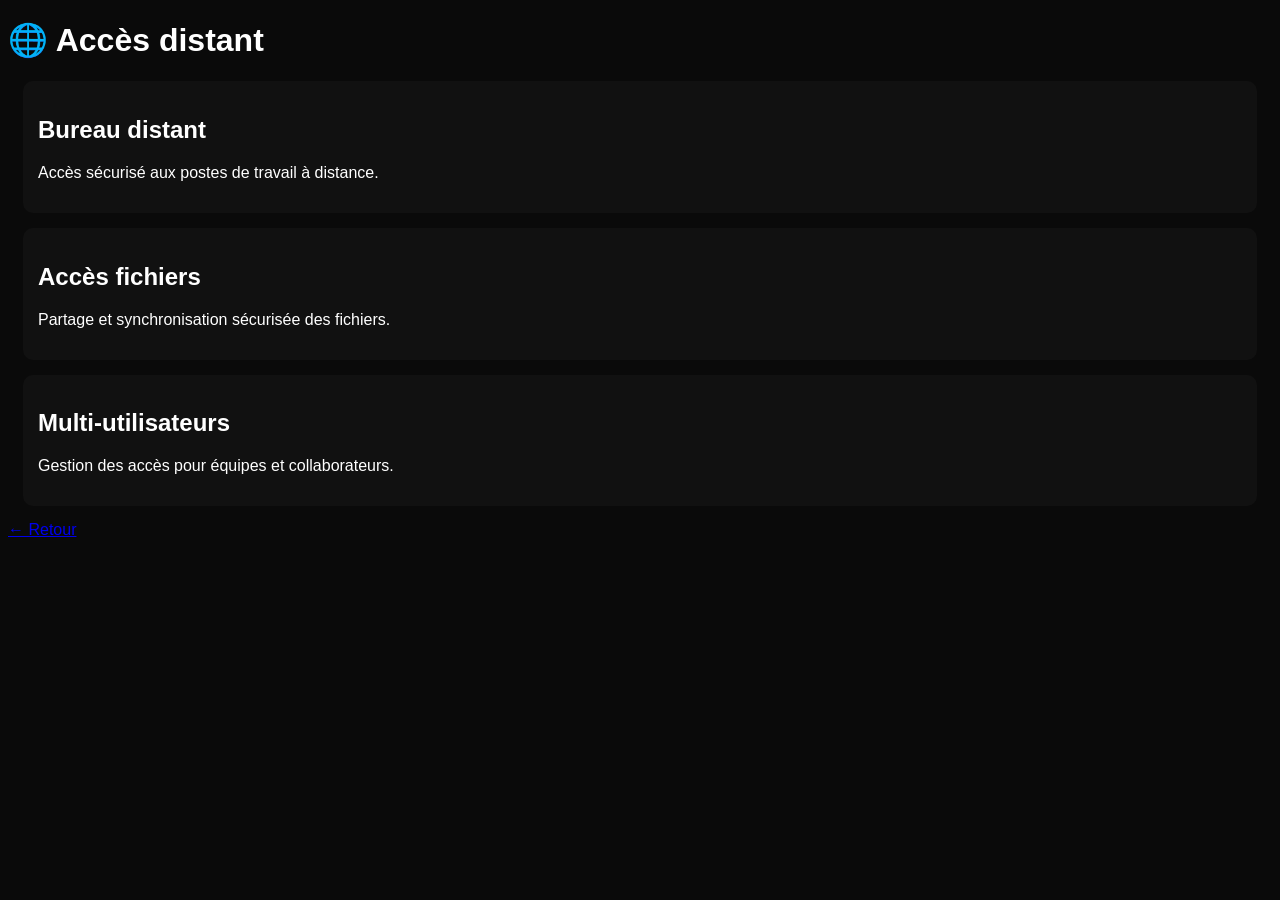
==== acces.html @ 0cead9f7 "Create acces.html" ====
<!DOCTYPE html>
<html>
<head>
  <title>Accès distant - CogoCraft</title>
  <style>
    body { background:#0a0a0a; color:white; font-family:Arial; }
    .projet { background:#111; padding:15px; margin:15px; border-radius:10px; }
  </style>
</head>
<body>

<h1>🌐 Accès distant</h1>

<div class="projet">
  <h2>Bureau distant</h2>
  <p>Accès sécurisé aux postes de travail à distance.</p>
</div>

<div class="projet">
  <h2>Accès fichiers</h2>
  <p>Partage et synchronisation sécurisée des fichiers.</p>
</div>

<div class="projet">
  <h2>Multi-utilisateurs</h2>
  <p>Gestion des accès pour équipes et collaborateurs.</p>
</div>

<a href="index.html">← Retour</a>

</body>
</html>
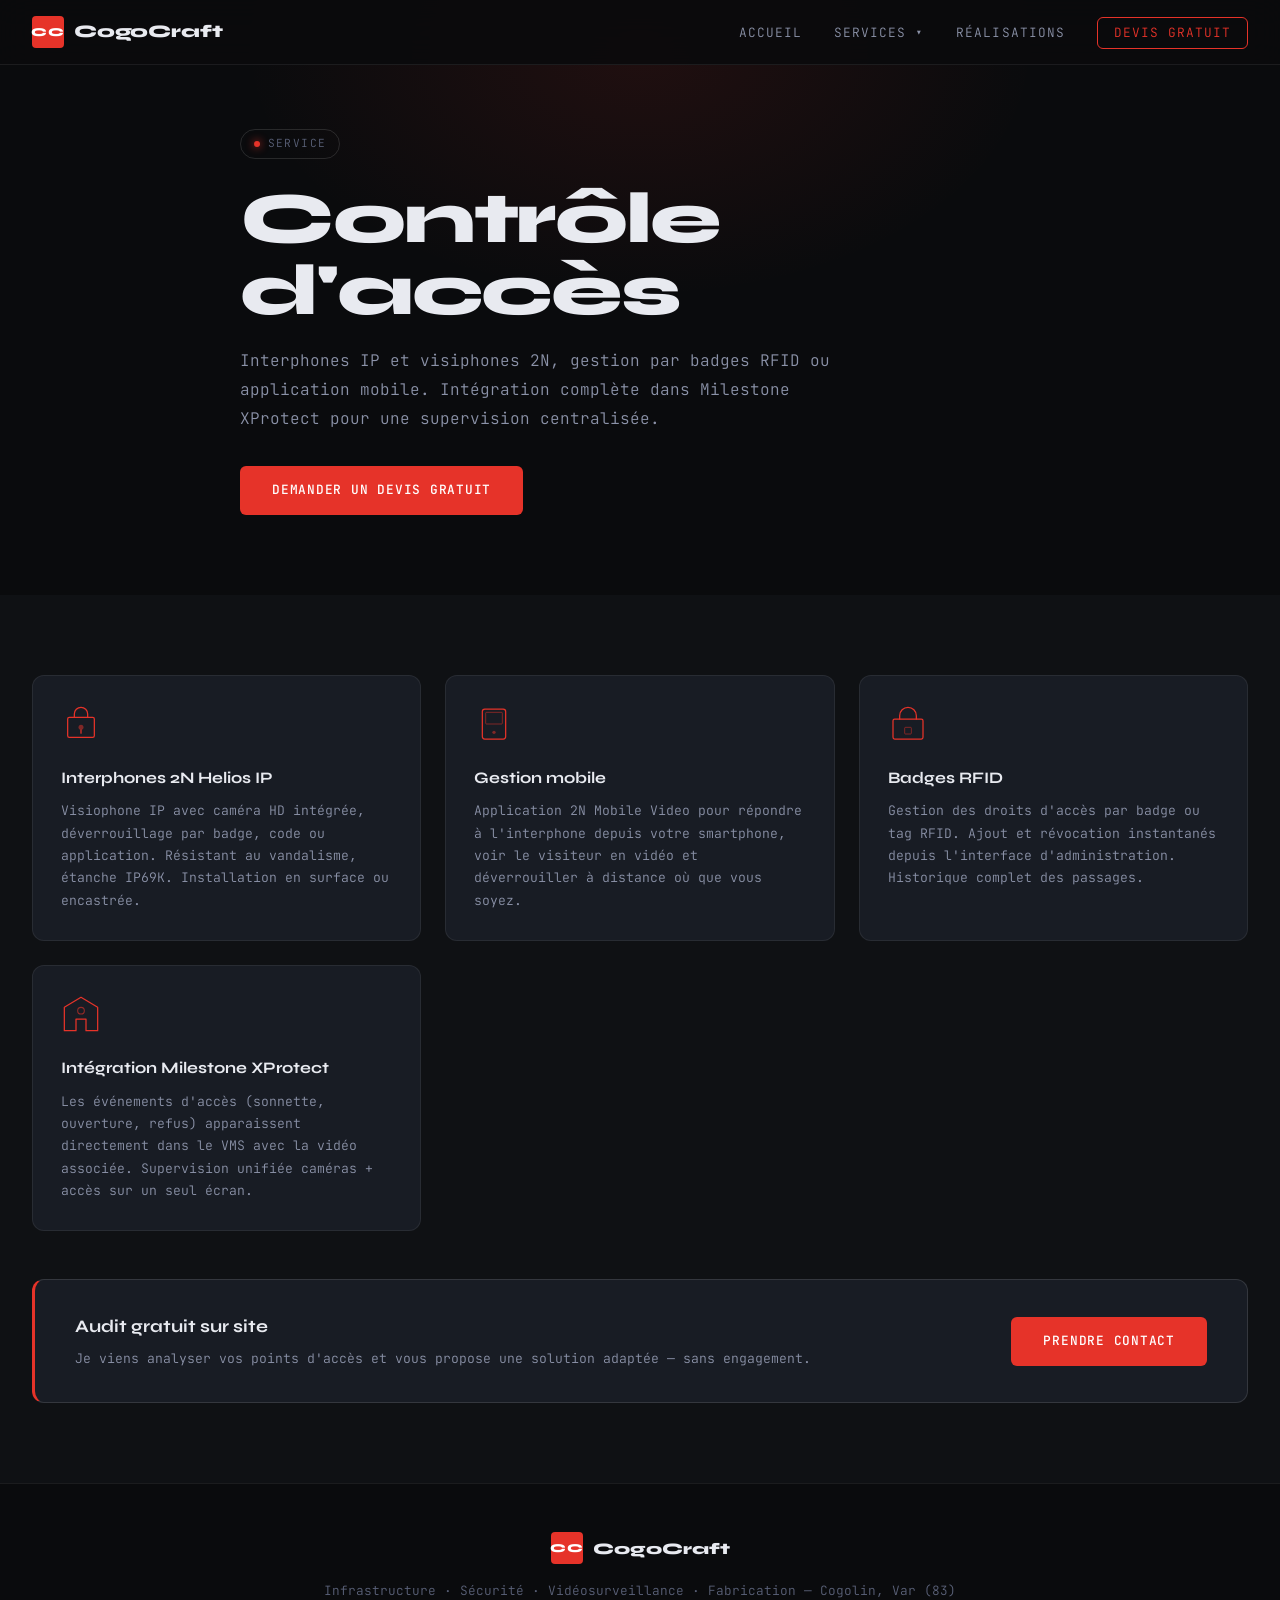
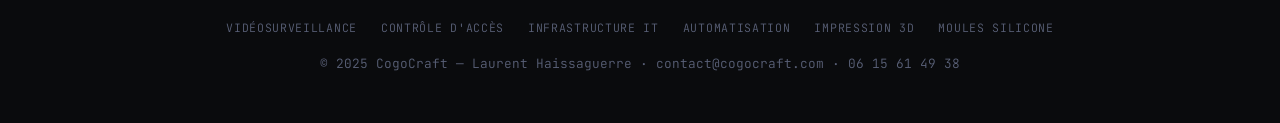
==== commit cc67574c: "v2" ====
--- a/acces.html
+++ b/acces.html
@@ -1,32 +1,118 @@
 <!DOCTYPE html>
-<html>
+<html lang="fr">
 <head>
-  <title>Accès distant - CogoCraft</title>
-  <style>
-    body { background:#0a0a0a; color:white; font-family:Arial; }
-    .projet { background:#111; padding:15px; margin:15px; border-radius:10px; }
-  </style>
+  <meta charset="UTF-8">
+  <meta name="viewport" content="width=device-width, initial-scale=1.0">
+  <meta name="description" content="Interphones IP et visiphones 2N, badges RFID, intégration Milestone XProtect. Installation Var (83).">
+  <title>Contrôle d'accès — CogoCraft</title>
+  <link rel="preconnect" href="https://fonts.googleapis.com">
+  <link rel="preconnect" href="https://fonts.gstatic.com" crossorigin>
+  <link href="https://fonts.googleapis.com/css2?family=Syne:wght@400;600;700;800&family=JetBrains+Mono:wght@300;400;500&display=swap" rel="stylesheet">
+  <link rel="stylesheet" href="assets/css/style.css">
 </head>
 <body>
+  <nav id="nav">
+    <div class="nav-inner">
+      <a href="index.html" class="logo">
+        <span class="logo-mark">CC</span>
+        <span class="logo-text">CogoCraft</span>
+      </a>
+      <ul class="nav-links">
+        <li><a href="index.html">Accueil</a></li>
+        <li class="nav-dropdown">
+          <a href="#">Services ▾</a>
+          <ul class="dropdown">
+            <li><a href="videosurveillance.html">Vidéosurveillance</a></li>
+            <li><a href="acces.html">Contrôle d'accès</a></li>
+            <li><a href="infrastructure.html">Infrastructure IT</a></li>
+            <li><a href="automatisation.html">Automatisation</a></li>
+            <li><a href="impression3d.html">Impression 3D</a></li>
+            <li><a href="moules.html">Moules silicone</a></li>
+          </ul>
+        </li>
+        <li><a href="index.html#realisations">Réalisations</a></li>
+        <li><a href="index.html#contact" class="nav-cta">Devis gratuit</a></li>
+      </ul>
+      <button class="burger" aria-label="Menu" id="burger">
+        <span></span><span></span><span></span>
+      </button>
+    </div>
+  </nav>
+  <div class="mobile-menu" id="mobileMenu">
+    <ul>
+      <li><a href="index.html" class="mm-link">Accueil</a></li>
+      <li><a href="videosurveillance.html" class="mm-link">Vidéosurveillance</a></li>
+      <li><a href="acces.html" class="mm-link">Contrôle d'accès</a></li>
+      <li><a href="infrastructure.html" class="mm-link">Infrastructure IT</a></li>
+      <li><a href="automatisation.html" class="mm-link">Automatisation</a></li>
+      <li><a href="impression3d.html" class="mm-link">Impression 3D</a></li>
+      <li><a href="moules.html" class="mm-link">Moules silicone</a></li>
+      <li><a href="index.html#contact" class="mm-link">Contact</a></li>
+    </ul>
+  </div>
 
-<h1>🌐 Accès distant</h1>
+  <section class="page-hero">
+    <div class="page-hero-inner">
+      <div class="page-hero-tag"><span class="dot"></span> Service</div>
+      <h1>Contrôle d'accès</h1>
+      <p>Interphones IP et visiphones 2N, gestion par badges RFID ou application mobile. Intégration complète dans Milestone XProtect pour une supervision centralisée.</p>
+      <a href="index.html#contact" class="btn-primary">Demander un devis gratuit</a>
+    </div>
+  </section>
 
-<div class="projet">
-  <h2>Bureau distant</h2>
-  <p>Accès sécurisé aux postes de travail à distance.</p>
-</div>
+  <section class="detail-section">
+    <div class="section-inner">
+      <div class="detail-grid">
+        <div class="detail-block">
+          <div class="detail-icon"><svg viewBox="0 0 48 48" fill="none"><rect x="8" y="16" width="32" height="24" rx="2" stroke="currentColor" stroke-width="1.5"/><path d="M16 16V12a8 8 0 0116 0v4" stroke="currentColor" stroke-width="1.5" stroke-linecap="round"/><circle cx="24" cy="28" r="3" fill="currentColor" opacity="0.5"/><path d="M24 31v4" stroke="currentColor" stroke-width="1.5" stroke-linecap="round"/></svg></div>
+          <h3>Interphones 2N Helios IP</h3>
+          <p>Visiophone IP avec caméra HD intégrée, déverrouillage par badge, code ou application. Résistant au vandalisme, étanche IP69K. Installation en surface ou encastrée.</p>
+        </div>
+        <div class="detail-block">
+          <div class="detail-icon"><svg viewBox="0 0 48 48" fill="none"><rect x="10" y="6" width="28" height="36" rx="3" stroke="currentColor" stroke-width="1.5"/><rect x="14" y="10" width="20" height="14" rx="1" stroke="currentColor" stroke-width="1.2" opacity="0.5"/><circle cx="24" cy="34" r="2" fill="currentColor" opacity="0.5"/></svg></div>
+          <h3>Gestion mobile</h3>
+          <p>Application 2N Mobile Video pour répondre à l'interphone depuis votre smartphone, voir le visiteur en vidéo et déverrouiller à distance où que vous soyez.</p>
+        </div>
+        <div class="detail-block">
+          <div class="detail-icon"><svg viewBox="0 0 48 48" fill="none"><rect x="6" y="18" width="36" height="24" rx="2" stroke="currentColor" stroke-width="1.5"/><path d="M14 18v-4a10 10 0 0120 0v4" stroke="currentColor" stroke-width="1.5" stroke-linecap="round"/><rect x="20" y="28" width="8" height="8" rx="1" stroke="currentColor" stroke-width="1.2" opacity="0.5"/></svg></div>
+          <h3>Badges RFID</h3>
+          <p>Gestion des droits d'accès par badge ou tag RFID. Ajout et révocation instantanés depuis l'interface d'administration. Historique complet des passages.</p>
+        </div>
+        <div class="detail-block">
+          <div class="detail-icon"><svg viewBox="0 0 48 48" fill="none"><path d="M24 4L4 16v28h14V30h12v14h14V16L24 4z" stroke="currentColor" stroke-width="1.5" stroke-linejoin="round"/><circle cx="24" cy="20" r="4" stroke="currentColor" stroke-width="1.3" opacity="0.6"/></svg></div>
+          <h3>Intégration Milestone XProtect</h3>
+          <p>Les événements d'accès (sonnette, ouverture, refus) apparaissent directement dans le VMS avec la vidéo associée. Supervision unifiée caméras + accès sur un seul écran.</p>
+        </div>
+      </div>
 
-<div class="projet">
-  <h2>Accès fichiers</h2>
-  <p>Partage et synchronisation sécurisée des fichiers.</p>
-</div>
+      <div class="cta-banner">
+        <div>
+          <h3>Audit gratuit sur site</h3>
+          <p>Je viens analyser vos points d'accès et vous propose une solution adaptée — sans engagement.</p>
+        </div>
+        <a href="index.html#contact" class="btn-primary">Prendre contact</a>
+      </div>
+    </div>
+  </section>
 
-<div class="projet">
-  <h2>Multi-utilisateurs</h2>
-  <p>Gestion des accès pour équipes et collaborateurs.</p>
-</div>
-
-<a href="index.html">← Retour</a>
-
+  <footer>
+    <div class="footer-inner">
+      <div class="footer-brand">
+        <span class="logo-mark">CC</span>
+        <span>CogoCraft</span>
+      </div>
+      <p>Infrastructure · Sécurité · Vidéosurveillance · Fabrication — Cogolin, Var (83)</p>
+      <div class="footer-links">
+        <a href="videosurveillance.html">Vidéosurveillance</a>
+        <a href="acces.html">Contrôle d'accès</a>
+        <a href="infrastructure.html">Infrastructure IT</a>
+        <a href="automatisation.html">Automatisation</a>
+        <a href="impression3d.html">Impression 3D</a>
+        <a href="moules.html">Moules silicone</a>
+      </div>
+      <p class="footer-legal">© 2025 CogoCraft — Laurent Haissaguerre · <a href="mailto:contact@cogocraft.com">contact@cogocraft.com</a> · <a href="tel:+33615614938">06 15 61 49 38</a></p>
+    </div>
+  </footer>
+  <script src="assets/js/main.js"></script>
 </body>
-</html>
+</html>
--- a/assets/css/style.css
+++ b/assets/css/style.css
@@ -0,0 +1,882 @@
+/* =========================================
+   COGOCRAFT — CSS
+   Direction : industriel sombre, précis
+   ========================================= */
+
+:root {
+  --bg:        #0a0b0d;
+  --bg2:       #0f1114;
+  --bg3:       #141720;
+  --surface:   #181c24;
+  --surface2:  #1e2330;
+  --border:    rgba(255,255,255,0.07);
+  --border2:   rgba(255,255,255,0.12);
+  --red:       #e63329;
+  --red-dim:   rgba(230,51,41,0.15);
+  --red-glow:  rgba(230,51,41,0.35);
+  --text:      #e8eaf0;
+  --text2:     #8b92a8;
+  --text3:     #5a6178;
+  --white:     #ffffff;
+  --font-head: 'Syne', sans-serif;
+  --font-mono: 'JetBrains Mono', monospace;
+  --radius:    6px;
+  --radius-lg: 12px;
+  --transition: 0.25s cubic-bezier(0.4,0,0.2,1);
+}
+
+*, *::before, *::after { box-sizing: border-box; margin: 0; padding: 0; }
+
+html { scroll-behavior: smooth; font-size: 16px; }
+
+body {
+  background: var(--bg);
+  color: var(--text);
+  font-family: var(--font-mono);
+  font-weight: 300;
+  line-height: 1.7;
+  overflow-x: hidden;
+}
+
+img { max-width: 100%; display: block; }
+a { color: inherit; text-decoration: none; }
+ul { list-style: none; }
+button { cursor: pointer; border: none; background: none; }
+
+/* ---- SCROLLBAR ---- */
+::-webkit-scrollbar { width: 4px; }
+::-webkit-scrollbar-track { background: var(--bg); }
+::-webkit-scrollbar-thumb { background: var(--surface2); border-radius: 2px; }
+
+/* ---- SELECTION ---- */
+::selection { background: var(--red-dim); color: var(--white); }
+
+/* ===========================
+   NAV
+   =========================== */
+#nav {
+  position: fixed; top: 0; left: 0; right: 0; z-index: 100;
+  background: rgba(10,11,13,0.9);
+  backdrop-filter: blur(16px);
+  border-bottom: 1px solid var(--border);
+  transition: var(--transition);
+}
+#nav.scrolled {
+  background: rgba(10,11,13,0.97);
+  border-bottom-color: var(--border2);
+}
+.nav-inner {
+  max-width: 1280px; margin: 0 auto;
+  padding: 0 2rem;
+  display: flex; align-items: center;
+  height: 64px;
+}
+.logo {
+  display: flex; align-items: center; gap: 10px;
+  font-family: var(--font-head); font-weight: 800; font-size: 1.1rem;
+  letter-spacing: -0.01em;
+}
+.logo-mark {
+  width: 32px; height: 32px;
+  background: var(--red);
+  color: #fff;
+  display: flex; align-items: center; justify-content: center;
+  font-size: 0.75rem; font-weight: 800; letter-spacing: 0.05em;
+  border-radius: 4px;
+  flex-shrink: 0;
+}
+.nav-links {
+  display: flex; align-items: center; gap: 2rem;
+  margin-left: auto;
+}
+.nav-links a {
+  font-size: 0.8rem; letter-spacing: 0.08em; text-transform: uppercase;
+  color: var(--text2); transition: color var(--transition);
+}
+.nav-links a:hover { color: var(--text); }
+.nav-cta {
+  color: var(--red) !important;
+  border: 1px solid var(--red);
+  padding: 0.4rem 1rem;
+  border-radius: var(--radius);
+  transition: background var(--transition) !important;
+}
+.nav-cta:hover { background: var(--red-dim) !important; }
+
+.burger {
+  display: none; flex-direction: column; gap: 5px;
+  margin-left: auto; padding: 4px;
+}
+.burger span {
+  display: block; width: 22px; height: 1.5px;
+  background: var(--text); border-radius: 1px;
+  transition: var(--transition);
+}
+.burger.open span:nth-child(1) { transform: translateY(6.5px) rotate(45deg); }
+.burger.open span:nth-child(2) { opacity: 0; }
+.burger.open span:nth-child(3) { transform: translateY(-6.5px) rotate(-45deg); }
+
+/* MOBILE MENU */
+.mobile-menu {
+  position: fixed; top: 64px; left: 0; right: 0; z-index: 99;
+  background: var(--bg2);
+  border-bottom: 1px solid var(--border);
+  max-height: 0; overflow: hidden;
+  transition: max-height 0.4s cubic-bezier(0.4,0,0.2,1);
+}
+.mobile-menu.open { max-height: 400px; }
+.mobile-menu ul { padding: 1rem 2rem 1.5rem; display: flex; flex-direction: column; gap: 0; }
+.mobile-menu a {
+  display: block; padding: 0.9rem 0;
+  font-size: 0.85rem; letter-spacing: 0.08em; text-transform: uppercase;
+  color: var(--text2); border-bottom: 1px solid var(--border);
+  transition: color var(--transition);
+}
+.mobile-menu a:hover { color: var(--text); }
+
+/* ===========================
+   HERO
+   =========================== */
+#hero {
+  position: relative; min-height: 100vh;
+  display: flex; align-items: center;
+  padding: 6rem 2rem 4rem;
+  overflow: hidden;
+}
+
+/* Grid background */
+.hero-grid-bg {
+  position: absolute; inset: 0; z-index: 0;
+  background-image:
+    linear-gradient(rgba(255,255,255,0.03) 1px, transparent 1px),
+    linear-gradient(90deg, rgba(255,255,255,0.03) 1px, transparent 1px);
+  background-size: 60px 60px;
+  mask-image: radial-gradient(ellipse 80% 60% at 50% 0%, black 30%, transparent 100%);
+}
+
+/* Red accent glow */
+#hero::before {
+  content: '';
+  position: absolute; top: -200px; left: 50%; transform: translateX(-50%);
+  width: 800px; height: 600px;
+  background: radial-gradient(ellipse, rgba(230,51,41,0.12) 0%, transparent 70%);
+  pointer-events: none; z-index: 0;
+}
+
+.hero-scanline {
+  position: absolute; inset: 0; z-index: 0; pointer-events: none;
+  background: repeating-linear-gradient(
+    0deg,
+    transparent 0px,
+    transparent 2px,
+    rgba(0,0,0,0.04) 2px,
+    rgba(0,0,0,0.04) 4px
+  );
+}
+
+.hero-inner {
+  max-width: 900px; margin: 0 auto; position: relative; z-index: 1;
+  text-align: center;
+}
+
+.hero-badge {
+  display: inline-flex; align-items: center; gap: 8px;
+  font-size: 0.72rem; letter-spacing: 0.12em; text-transform: uppercase;
+  color: var(--text3); border: 1px solid var(--border2);
+  padding: 0.4rem 1rem; border-radius: 99px;
+  margin-bottom: 2.5rem;
+  animation: fadeUp 0.8s ease 0.1s both;
+}
+.dot {
+  width: 6px; height: 6px; border-radius: 50%;
+  background: var(--red);
+  box-shadow: 0 0 8px var(--red);
+  animation: pulse 2s infinite;
+}
+@keyframes pulse {
+  0%,100% { opacity: 1; }
+  50% { opacity: 0.4; }
+}
+
+h1 {
+  font-family: var(--font-head);
+  font-size: clamp(3rem, 8vw, 6.5rem);
+  font-weight: 800;
+  line-height: 1.0;
+  letter-spacing: -0.03em;
+  margin-bottom: 1.5rem;
+}
+.h1-line {
+  display: block;
+  animation: fadeUp 0.8s ease both;
+}
+.h1-line:nth-child(1) { animation-delay: 0.2s; }
+.h1-line:nth-child(2) { animation-delay: 0.35s; }
+.h1-line:nth-child(3) { animation-delay: 0.5s; }
+.h1-line.accent { color: var(--red); }
+
+.hero-sub {
+  font-size: 1rem; color: var(--text2);
+  max-width: 580px; margin: 0 auto 2.5rem;
+  line-height: 1.8;
+  animation: fadeUp 0.8s ease 0.6s both;
+}
+
+.hero-actions {
+  display: flex; align-items: center; justify-content: center;
+  gap: 1rem; flex-wrap: wrap;
+  margin-bottom: 4rem;
+  animation: fadeUp 0.8s ease 0.7s both;
+}
+
+.btn-primary {
+  display: inline-flex; align-items: center;
+  background: var(--red); color: #fff;
+  font-family: var(--font-mono); font-size: 0.8rem;
+  font-weight: 500; letter-spacing: 0.06em; text-transform: uppercase;
+  padding: 0.85rem 2rem; border-radius: var(--radius);
+  transition: background var(--transition), transform var(--transition), box-shadow var(--transition);
+}
+.btn-primary:hover {
+  background: #cc2b22;
+  transform: translateY(-2px);
+  box-shadow: 0 8px 24px rgba(230,51,41,0.3);
+}
+.btn-primary.full { width: 100%; justify-content: center; }
+
+.btn-ghost {
+  display: inline-flex; align-items: center;
+  border: 1px solid var(--border2); color: var(--text2);
+  font-family: var(--font-mono); font-size: 0.8rem;
+  font-weight: 400; letter-spacing: 0.06em; text-transform: uppercase;
+  padding: 0.85rem 2rem; border-radius: var(--radius);
+  transition: border-color var(--transition), color var(--transition);
+}
+.btn-ghost:hover { border-color: var(--text2); color: var(--text); }
+
+.hero-stats {
+  display: flex; align-items: center; justify-content: center;
+  gap: 2rem; flex-wrap: wrap;
+  animation: fadeUp 0.8s ease 0.85s both;
+}
+.stat { text-align: center; }
+.stat-num {
+  display: block; font-family: var(--font-head);
+  font-size: 1rem; font-weight: 700; color: var(--text);
+}
+.stat-label {
+  display: block; font-size: 0.68rem;
+  color: var(--text3); letter-spacing: 0.06em;
+  text-transform: uppercase;
+}
+.stat-sep {
+  width: 1px; height: 32px;
+  background: var(--border2);
+}
+
+.hero-scroll-hint {
+  position: absolute; bottom: 2rem; left: 50%; transform: translateX(-50%);
+  display: flex; flex-direction: column; align-items: center; gap: 6px;
+  color: var(--text3); font-size: 0.65rem; letter-spacing: 0.1em;
+  text-transform: uppercase;
+  animation: fadeUp 0.8s ease 1.2s both;
+}
+
+@keyframes fadeUp {
+  from { opacity: 0; transform: translateY(20px); }
+  to { opacity: 1; transform: translateY(0); }
+}
+
+/* ===========================
+   SECTIONS COMMUNES
+   =========================== */
+section { padding: 6rem 2rem; }
+section:nth-child(even) { background: var(--bg2); }
+
+.section-inner { max-width: 1280px; margin: 0 auto; }
+
+.section-header { margin-bottom: 3.5rem; }
+.section-tag {
+  display: block; font-size: 0.7rem;
+  letter-spacing: 0.15em; text-transform: uppercase;
+  color: var(--red); margin-bottom: 0.75rem;
+}
+h2 {
+  font-family: var(--font-head);
+  font-size: clamp(2rem, 4vw, 3rem);
+  font-weight: 800; letter-spacing: -0.02em;
+  line-height: 1.1;
+}
+.section-desc {
+  margin-top: 1rem; color: var(--text2);
+  font-size: 0.9rem; max-width: 560px;
+}
+
+/* ===========================
+   SERVICES
+   =========================== */
+.services-grid {
+  display: grid;
+  grid-template-columns: repeat(3, 1fr);
+  gap: 1px;
+  background: var(--border);
+  border: 1px solid var(--border);
+  border-radius: var(--radius-lg);
+  overflow: hidden;
+}
+.service-card {
+  background: var(--bg);
+  padding: 2rem;
+  position: relative;
+  transition: background var(--transition);
+  overflow: hidden;
+}
+section:nth-child(even) .service-card { background: var(--bg2); }
+.service-card:hover { background: var(--surface); }
+.service-card::before {
+  content: '';
+  position: absolute; top: 0; left: 0; right: 0; height: 2px;
+  background: var(--red);
+  transform: scaleX(0); transform-origin: left;
+  transition: transform 0.4s ease;
+}
+.service-card:hover::before { transform: scaleX(1); }
+
+.service-icon {
+  width: 44px; height: 44px; margin-bottom: 1.5rem;
+  color: var(--text3);
+  transition: color var(--transition);
+}
+.service-card:hover .service-icon { color: var(--red); }
+.service-icon svg { width: 100%; height: 100%; }
+
+.service-num {
+  position: absolute; top: 1.5rem; right: 1.5rem;
+  font-size: 0.65rem; letter-spacing: 0.1em;
+  color: var(--text3); font-family: var(--font-mono);
+}
+.service-card h3 {
+  font-family: var(--font-head); font-size: 1.1rem;
+  font-weight: 700; margin-bottom: 0.75rem;
+}
+.service-card p { font-size: 0.83rem; color: var(--text2); line-height: 1.7; margin-bottom: 1.25rem; }
+.service-tags { display: flex; flex-wrap: wrap; gap: 0.4rem; }
+.service-tags li {
+  font-size: 0.65rem; letter-spacing: 0.08em; text-transform: uppercase;
+  border: 1px solid var(--border2); color: var(--text3);
+  padding: 0.2rem 0.6rem; border-radius: 3px;
+}
+
+/* ===========================
+   FORMULES
+   =========================== */
+.formules-tabs {
+  display: flex; gap: 0; margin-bottom: 2.5rem;
+  border: 1px solid var(--border2); border-radius: var(--radius);
+  overflow: hidden; width: fit-content;
+}
+.tab-btn {
+  padding: 0.6rem 1.5rem;
+  font-family: var(--font-mono); font-size: 0.75rem;
+  letter-spacing: 0.08em; text-transform: uppercase;
+  color: var(--text3); background: transparent;
+  transition: background var(--transition), color var(--transition);
+  border-right: 1px solid var(--border2);
+}
+.tab-btn:last-child { border-right: none; }
+.tab-btn.active { background: var(--red); color: #fff; }
+.tab-btn:hover:not(.active) { background: var(--surface); color: var(--text); }
+
+.tab-content { display: none; }
+.tab-content.active { display: block; }
+
+.formules-grid {
+  display: grid;
+  grid-template-columns: repeat(auto-fit, minmax(280px, 1fr));
+  gap: 1.5rem;
+}
+.formules-grid.centered { justify-content: center; }
+
+.formule-card {
+  background: var(--surface);
+  border: 1px solid var(--border);
+  border-radius: var(--radius-lg);
+  padding: 2rem;
+  position: relative;
+  transition: border-color var(--transition), transform var(--transition);
+}
+.formule-card:hover {
+  border-color: var(--border2);
+  transform: translateY(-4px);
+}
+.formule-card.recommended {
+  border-color: var(--red);
+  background: linear-gradient(135deg, var(--surface) 0%, rgba(230,51,41,0.06) 100%);
+}
+.formule-card.wide { max-width: 560px; }
+
+.formule-badge {
+  position: absolute; top: -12px; right: 1.5rem;
+  background: var(--red); color: #fff;
+  font-size: 0.65rem; letter-spacing: 0.1em; text-transform: uppercase;
+  padding: 0.2rem 0.8rem; border-radius: 99px;
+  font-family: var(--font-mono);
+}
+
+.formule-header {
+  display: flex; justify-content: space-between;
+  align-items: flex-start; margin-bottom: 1.5rem;
+}
+.formule-label {
+  font-family: var(--font-head); font-size: 1.15rem; font-weight: 700;
+}
+.formule-price { text-align: right; }
+.price-from {
+  display: block; font-size: 0.65rem; color: var(--text3);
+  letter-spacing: 0.06em; text-transform: uppercase;
+}
+.price-val {
+  font-family: var(--font-head); font-size: 1.6rem;
+  font-weight: 800; color: var(--text);
+}
+
+.formule-items { margin-bottom: 1.5rem; }
+.formule-items.two-col {
+  display: grid; grid-template-columns: 1fr 1fr; gap: 0;
+}
+.formule-items li {
+  font-size: 0.8rem; color: var(--text2); padding: 0.4rem 0;
+  border-bottom: 1px solid var(--border);
+  padding-left: 1.2em;
+  position: relative;
+}
+.formule-items li::before {
+  content: '→';
+  position: absolute; left: 0;
+  color: var(--red); font-size: 0.7rem;
+}
+
+.formule-maintenance {
+  display: flex; justify-content: space-between; align-items: center;
+  background: var(--surface2); border-radius: var(--radius);
+  padding: 0.75rem 1rem; margin-bottom: 1.25rem;
+}
+.maint-label {
+  font-size: 0.7rem; letter-spacing: 0.08em;
+  text-transform: uppercase; color: var(--text3);
+}
+.maint-price {
+  font-family: var(--font-head); font-weight: 700; color: var(--red);
+}
+
+.btn-formule {
+  display: block; text-align: center;
+  font-family: var(--font-mono); font-size: 0.75rem;
+  letter-spacing: 0.08em; text-transform: uppercase;
+  border: 1px solid var(--border2); color: var(--text2);
+  padding: 0.7rem; border-radius: var(--radius);
+  transition: border-color var(--transition), color var(--transition), background var(--transition);
+}
+.btn-formule:hover {
+  border-color: var(--red); color: var(--red);
+  background: var(--red-dim);
+}
+
+/* OPTIONS */
+.options-block {
+  margin-top: 3rem;
+  background: var(--surface);
+  border: 1px solid var(--border);
+  border-radius: var(--radius-lg);
+  padding: 2rem;
+}
+.options-block h3 {
+  font-family: var(--font-head); font-size: 1rem; font-weight: 700;
+  margin-bottom: 1.5rem; letter-spacing: -0.01em;
+}
+.options-grid {
+  display: grid; grid-template-columns: repeat(3, 1fr); gap: 2rem;
+}
+.option-group-label {
+  display: block; font-size: 0.65rem; letter-spacing: 0.12em;
+  text-transform: uppercase; color: var(--red);
+  margin-bottom: 0.75rem; border-bottom: 1px solid var(--border);
+  padding-bottom: 0.5rem;
+}
+.option-group ul { display: flex; flex-direction: column; gap: 0.4rem; }
+.option-group li {
+  font-size: 0.78rem; color: var(--text2);
+  padding-left: 1em; position: relative;
+}
+.option-group li::before {
+  content: '·'; position: absolute; left: 0;
+  color: var(--red);
+}
+
+/* ===========================
+   GALERIE
+   =========================== */
+.gallery-grid {
+  display: grid;
+  grid-template-columns: repeat(3, 1fr);
+  gap: 1rem;
+}
+.gallery-item {
+  position: relative; overflow: hidden;
+  border-radius: var(--radius); cursor: pointer;
+  border: 1px solid var(--border);
+  aspect-ratio: 4/3;
+}
+.gallery-item img {
+  width: 100%; height: 100%;
+  object-fit: cover;
+  transition: transform 0.5s ease;
+}
+.gallery-item:hover img { transform: scale(1.06); }
+.gallery-overlay {
+  position: absolute; inset: 0;
+  background: rgba(0,0,0,0.5);
+  display: flex; align-items: center; justify-content: center;
+  opacity: 0; transition: opacity var(--transition);
+}
+.gallery-item:hover .gallery-overlay { opacity: 1; }
+.gallery-overlay svg {
+  width: 28px; height: 28px; color: #fff;
+}
+
+/* LIGHTBOX */
+.lightbox {
+  position: fixed; inset: 0; z-index: 200;
+  background: rgba(0,0,0,0.92);
+  display: none; align-items: center; justify-content: center;
+  padding: 2rem;
+  backdrop-filter: blur(8px);
+}
+.lightbox.open { display: flex; }
+.lightbox img {
+  max-width: 90vw; max-height: 88vh;
+  border-radius: var(--radius); object-fit: contain;
+}
+.lb-close {
+  position: absolute; top: 1.5rem; right: 1.5rem;
+  color: #fff; font-size: 1.5rem; opacity: 0.6;
+  transition: opacity var(--transition);
+  font-family: var(--font-mono);
+}
+.lb-close:hover { opacity: 1; }
+
+/* ===========================
+   POURQUOI
+   =========================== */
+#why { background: var(--bg) !important; }
+.why-grid {
+  display: grid; grid-template-columns: 1fr 1fr;
+  gap: 6rem; align-items: center;
+}
+.why-text h2 { margin-bottom: 1.5rem; }
+.why-text p { color: var(--text2); font-size: 0.9rem; margin-bottom: 1rem; }
+.why-text .btn-primary { margin-top: 1rem; }
+
+.why-list { display: flex; flex-direction: column; gap: 1.5rem; }
+.why-item { display: flex; gap: 1rem; align-items: flex-start; }
+.why-icon {
+  color: var(--red); font-size: 1.2rem;
+  flex-shrink: 0; margin-top: 2px;
+}
+.why-item strong {
+  display: block; font-family: var(--font-head);
+  font-size: 0.95rem; font-weight: 700;
+  margin-bottom: 0.3rem;
+}
+.why-item p { font-size: 0.82rem; color: var(--text2); }
+
+/* ===========================
+   CONTACT
+   =========================== */
+#contact { background: var(--bg2) !important; }
+.contact-grid {
+  display: grid; grid-template-columns: 1fr 1.4fr;
+  gap: 6rem; align-items: start;
+}
+.contact-info h2 { margin-bottom: 1rem; }
+.contact-info > p { color: var(--text2); font-size: 0.85rem; margin-bottom: 2rem; }
+
+.contact-details { display: flex; flex-direction: column; gap: 1rem; }
+.contact-line {
+  display: flex; align-items: center; gap: 0.75rem;
+  font-size: 0.85rem; color: var(--text2);
+  transition: color var(--transition);
+}
+.contact-line:not(.no-link):hover { color: var(--red); }
+.contact-line svg { width: 18px; height: 18px; flex-shrink: 0; }
+
+/* FORM */
+.contact-form { display: flex; flex-direction: column; gap: 1.25rem; }
+.form-row { display: grid; grid-template-columns: 1fr 1fr; gap: 1rem; }
+.form-group { display: flex; flex-direction: column; gap: 0.4rem; }
+.form-group label {
+  font-size: 0.68rem; letter-spacing: 0.1em;
+  text-transform: uppercase; color: var(--text3);
+}
+.form-group input,
+.form-group select,
+.form-group textarea {
+  background: var(--surface);
+  border: 1px solid var(--border);
+  border-radius: var(--radius);
+  color: var(--text);
+  font-family: var(--font-mono); font-size: 0.85rem;
+  padding: 0.75rem 1rem;
+  transition: border-color var(--transition);
+  outline: none;
+  -webkit-appearance: none;
+}
+.form-group select {
+  background-image: url("data:image/svg+xml,%3Csvg xmlns='http://www.w3.org/2000/svg' viewBox='0 0 24 24' fill='none' stroke='%235a6178' stroke-width='2'%3E%3Cpolyline points='6 9 12 15 18 9'/%3E%3C/svg%3E");
+  background-repeat: no-repeat;
+  background-position: right 0.75rem center;
+  background-size: 16px;
+  padding-right: 2.5rem;
+}
+.form-group select option { background: var(--surface); }
+.form-group input:focus,
+.form-group select:focus,
+.form-group textarea:focus { border-color: var(--red); }
+.form-group input::placeholder,
+.form-group textarea::placeholder { color: var(--text3); }
+.form-group textarea { resize: vertical; min-height: 100px; }
+.form-note {
+  font-size: 0.72rem; color: var(--text3); text-align: center;
+}
+
+/* ===========================
+   FOOTER
+   =========================== */
+footer {
+  background: var(--bg);
+  border-top: 1px solid var(--border);
+  padding: 3rem 2rem;
+}
+.footer-inner {
+  max-width: 1280px; margin: 0 auto;
+  display: flex; flex-direction: column; align-items: center;
+  gap: 0.5rem; text-align: center;
+}
+.footer-brand {
+  display: flex; align-items: center; gap: 10px;
+  font-family: var(--font-head); font-weight: 800;
+  margin-bottom: 0.5rem;
+}
+footer p { font-size: 0.8rem; color: var(--text3); }
+.footer-legal a { color: var(--text3); transition: color var(--transition); }
+.footer-legal a:hover { color: var(--red); }
+
+/* ===========================
+   ANIMATIONS SCROLL
+   =========================== */
+.reveal {
+  opacity: 0; transform: translateY(24px);
+  transition: opacity 0.7s ease, transform 0.7s ease;
+}
+.reveal.visible {
+  opacity: 1; transform: translateY(0);
+}
+
+/* ===========================
+   RESPONSIVE
+   =========================== */
+@media (max-width: 1024px) {
+  .services-grid { grid-template-columns: repeat(2, 1fr); }
+  .why-grid { grid-template-columns: 1fr; gap: 3rem; }
+  .contact-grid { grid-template-columns: 1fr; gap: 3rem; }
+  .options-grid { grid-template-columns: 1fr 1fr; }
+}
+
+@media (max-width: 768px) {
+  #nav .nav-links { display: none; }
+  .burger { display: flex; }
+  section { padding: 4rem 1.25rem; }
+  #hero { padding: 5rem 1.25rem 3rem; }
+  .services-grid { grid-template-columns: 1fr; }
+  .gallery-grid { grid-template-columns: 1fr 1fr; }
+  .formules-tabs { width: 100%; }
+  .tab-btn { flex: 1; padding: 0.6rem 0.5rem; font-size: 0.68rem; }
+  .form-row { grid-template-columns: 1fr; }
+  .options-grid { grid-template-columns: 1fr; }
+  .hero-stats { gap: 1rem; }
+  .stat-sep { display: none; }
+  .formule-items.two-col { grid-template-columns: 1fr; }
+}
+
+@media (max-width: 480px) {
+  .gallery-grid { grid-template-columns: 1fr; }
+  h1 { font-size: 2.6rem; }
+  .hero-actions { flex-direction: column; align-items: stretch; }
+  .btn-primary, .btn-ghost { text-align: center; justify-content: center; }
+}
+
+/* ===========================
+   MULTI-PAGES — AJOUTS
+   =========================== */
+
+/* Dropdown nav */
+.nav-dropdown { position: relative; }
+.dropdown {
+  position: absolute; top: calc(100% + 12px); left: 50%;
+  transform: translateX(-50%);
+  background: var(--surface);
+  border: 1px solid var(--border2);
+  border-radius: var(--radius);
+  min-width: 200px;
+  padding: 0.5rem 0;
+  opacity: 0; pointer-events: none;
+  transition: opacity var(--transition), transform var(--transition);
+  transform: translateX(-50%) translateY(-6px);
+  z-index: 200;
+}
+.nav-dropdown:hover .dropdown {
+  opacity: 1; pointer-events: all;
+  transform: translateX(-50%) translateY(0);
+}
+.dropdown li a {
+  display: block; padding: 0.55rem 1.2rem;
+  font-size: 0.78rem; color: var(--text2) !important;
+  text-transform: none !important; letter-spacing: 0.02em !important;
+  transition: color var(--transition), background var(--transition);
+}
+.dropdown li a:hover {
+  color: var(--text) !important;
+  background: var(--surface2);
+}
+
+/* Service card cliquable */
+.service-card { position: relative; }
+.service-link-cover {
+  position: absolute; inset: 0; z-index: 1;
+}
+
+/* Nav page active */
+.nav-links a.active-page { color: var(--text) !important; }
+
+/* Footer links */
+.footer-links {
+  display: flex; flex-wrap: wrap; justify-content: center;
+  gap: 0.5rem 1.5rem; margin: 0.5rem 0;
+}
+.footer-links a {
+  font-size: 0.72rem; color: var(--text3);
+  letter-spacing: 0.06em; text-transform: uppercase;
+  transition: color var(--transition);
+}
+.footer-links a:hover { color: var(--red); }
+
+/* PAGE HERO */
+.page-hero {
+  padding: 8rem 2rem 5rem;
+  background: var(--bg);
+  position: relative; overflow: hidden;
+}
+.page-hero::before {
+  content: '';
+  position: absolute; top: -200px; left: 50%; transform: translateX(-50%);
+  width: 800px; height: 500px;
+  background: radial-gradient(ellipse, rgba(230,51,41,0.1) 0%, transparent 70%);
+  pointer-events: none;
+}
+.page-hero-inner {
+  max-width: 800px; margin: 0 auto;
+  position: relative; z-index: 1;
+}
+.page-hero-tag {
+  display: inline-flex; align-items: center; gap: 8px;
+  font-size: 0.7rem; letter-spacing: 0.12em; text-transform: uppercase;
+  color: var(--text3); border: 1px solid var(--border2);
+  padding: 0.3rem 0.8rem; border-radius: 99px;
+  margin-bottom: 1.5rem;
+}
+.page-hero h1 {
+  font-size: clamp(2.5rem, 6vw, 4.5rem);
+  margin-bottom: 1.25rem;
+}
+.page-hero p {
+  color: var(--text2); font-size: 1rem;
+  line-height: 1.8; max-width: 600px;
+  margin-bottom: 2rem;
+}
+
+/* DETAIL SECTION */
+.detail-section { padding: 5rem 2rem; background: var(--bg2); }
+.detail-grid {
+  display: grid;
+  grid-template-columns: repeat(3, 1fr);
+  gap: 1.5rem;
+  margin-bottom: 3rem;
+}
+.detail-block {
+  background: var(--surface);
+  border: 1px solid var(--border);
+  border-radius: var(--radius-lg);
+  padding: 1.75rem;
+  transition: border-color var(--transition), transform var(--transition);
+}
+.detail-block:hover {
+  border-color: var(--border2);
+  transform: translateY(-3px);
+}
+.detail-icon {
+  width: 40px; height: 40px;
+  color: var(--red); margin-bottom: 1.25rem;
+}
+.detail-icon svg { width: 100%; height: 100%; }
+.detail-block h3 {
+  font-family: var(--font-head); font-size: 1rem;
+  font-weight: 700; margin-bottom: 0.6rem;
+}
+.detail-block p { font-size: 0.82rem; color: var(--text2); line-height: 1.7; }
+
+/* FORMULES INLINE (pages service) */
+.formules-inline { margin-top: 3rem; }
+.formules-inline h2 {
+  font-family: var(--font-head); font-size: 1.6rem;
+  font-weight: 800; margin-bottom: 1.5rem;
+}
+
+/* CTA BANNER */
+.cta-banner {
+  display: flex; align-items: center;
+  justify-content: space-between; gap: 2rem;
+  background: var(--surface);
+  border: 1px solid var(--border2);
+  border-left: 3px solid var(--red);
+  border-radius: var(--radius-lg);
+  padding: 2rem 2.5rem;
+  margin-top: 3rem;
+  flex-wrap: wrap;
+}
+.cta-banner h3 {
+  font-family: var(--font-head); font-size: 1.1rem;
+  font-weight: 700; margin-bottom: 0.35rem;
+}
+.cta-banner p { font-size: 0.82rem; color: var(--text2); }
+.cta-banner .btn-primary { flex-shrink: 0; }
+
+/* CALLOUT */
+.detail-callout {
+  background: var(--surface);
+  border: 1px solid var(--border);
+  border-radius: var(--radius);
+  padding: 1.5rem 2rem;
+  margin-top: 2rem;
+}
+.detail-callout p { font-size: 0.85rem; color: var(--text2); margin-top: 0.5rem; }
+
+/* RESPONSIVE pages */
+@media (max-width: 1024px) {
+  .detail-grid { grid-template-columns: repeat(2, 1fr); }
+}
+@media (max-width: 640px) {
+  .detail-grid { grid-template-columns: 1fr; }
+  .cta-banner { flex-direction: column; align-items: flex-start; }
+  .page-hero { padding: 7rem 1.25rem 3.5rem; }
+  .detail-section { padding: 3rem 1.25rem; }
+}
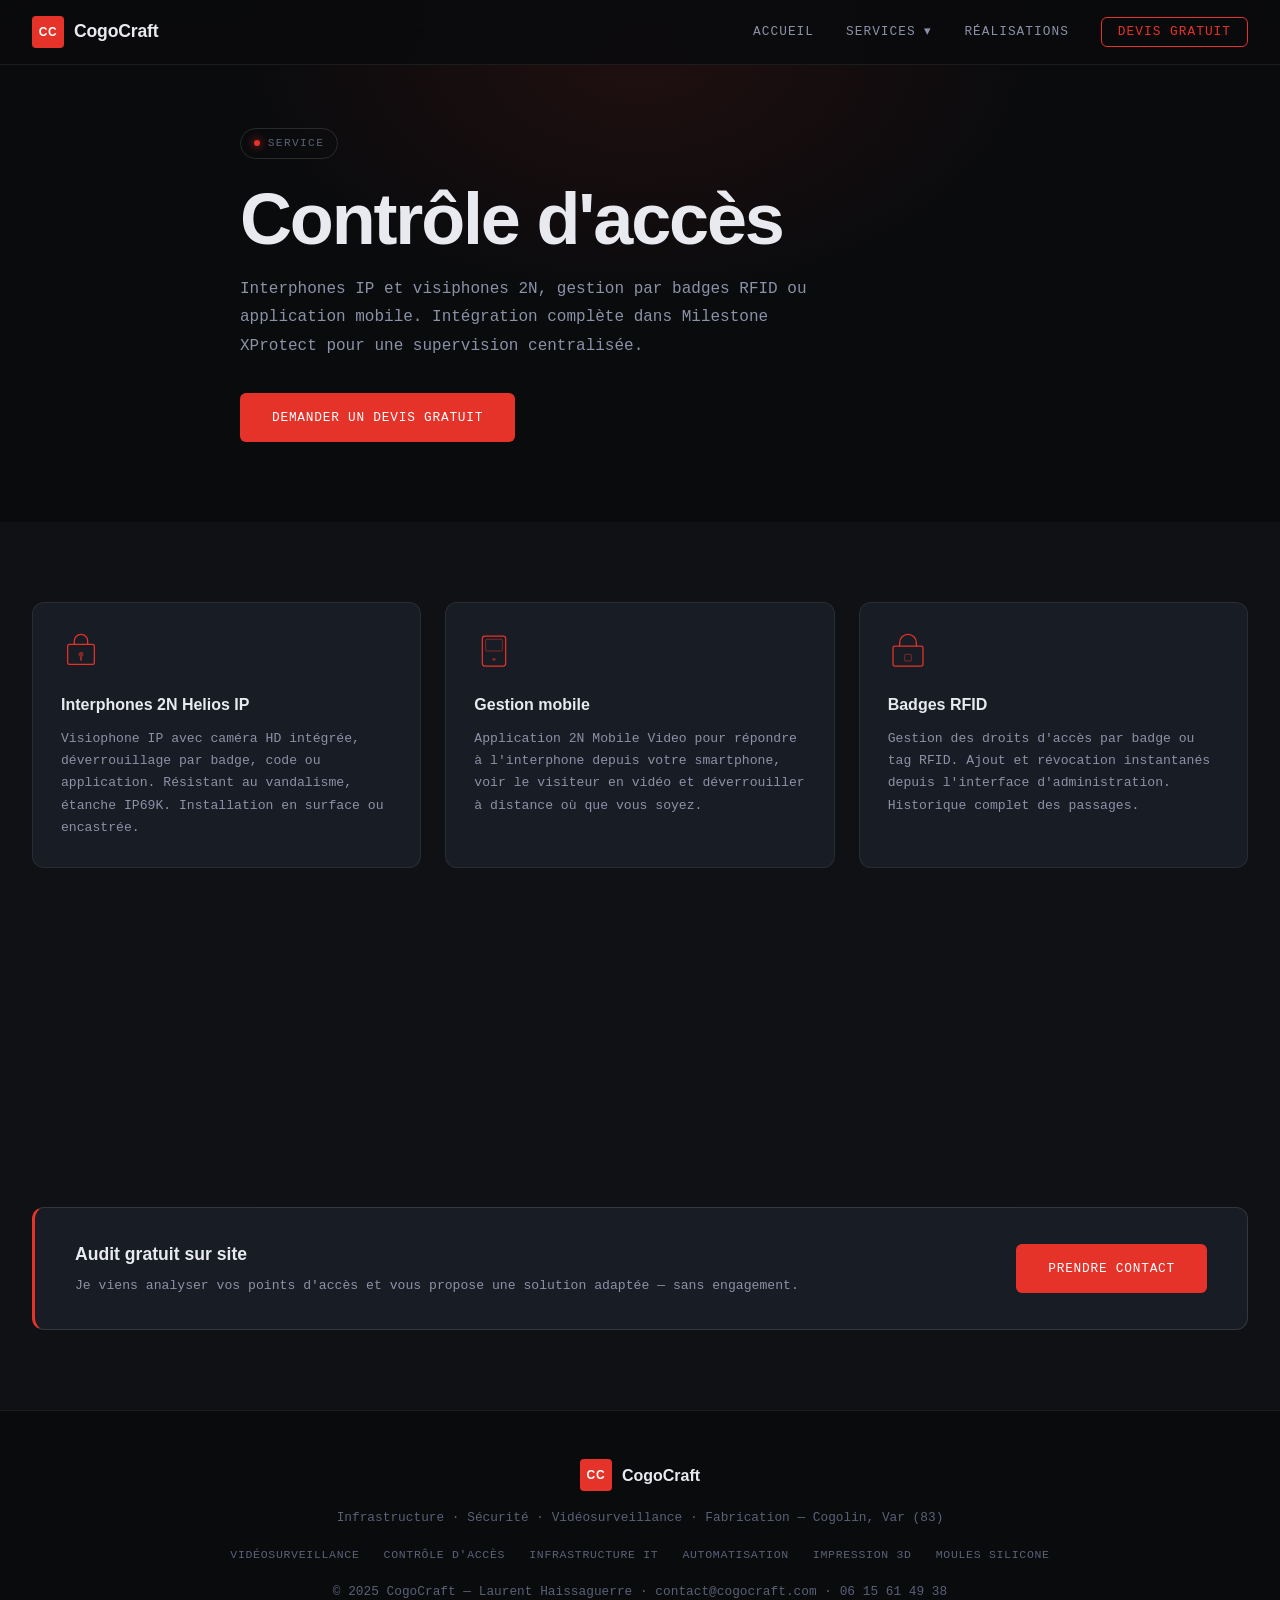
==== commit 5cea43cb: "v3.9 — adaptation GitHub Pages (suppression Apache/PHP, Formspree, CSP meta) - Supprime .htaccess et" ====
--- a/acces.html
+++ b/acces.html
@@ -9,6 +9,16 @@
   <link rel="preconnect" href="https://fonts.gstatic.com" crossorigin>
   <link href="https://fonts.googleapis.com/css2?family=Syne:wght@400;600;700;800&family=JetBrains+Mono:wght@300;400;500&display=swap" rel="stylesheet">
   <link rel="stylesheet" href="assets/css/style.css">
+  <link rel="icon" type="image/svg+xml" href="assets/images/favicon.svg">
+  <link rel="canonical" href="https://cogocraft.com/acces.html">
+  <meta http-equiv="Content-Security-Policy" content="default-src 'self'; script-src 'self'; style-src 'self' https://fonts.googleapis.com; font-src 'self' https://fonts.gstatic.com; img-src 'self' data:; connect-src 'self'; object-src 'none'; base-uri 'self';">
+  <meta property="og:type" content="website">
+  <meta property="og:url" content="https://cogocraft.com/acces.html">
+  <meta property="og:locale" content="fr_FR">
+  <meta property="og:site_name" content="CogoCraft">
+  <meta property="og:title" content="Contrôle d'accès — CogoCraft">
+  <meta property="og:description" content="Interphones IP et visiphones 2N, badges RFID, intégration Milestone XProtect. Installation contrôle d'accès dans le Var (83).">
+  <meta name="twitter:card" content="summary_large_image">
 </head>
 <body>
   <nav id="nav">
--- a/assets/css/style.css
+++ b/assets/css/style.css
@@ -880,3 +880,62 @@
   .page-hero { padding: 7rem 1.25rem 3.5rem; }
   .detail-section { padding: 3rem 1.25rem; }
 }
+
+/* ===========================
+   GALERIE GRANDE (pages service)
+   =========================== */
+.gallery-section { margin-bottom: 3rem; }
+.gallery-section h2 {
+  font-family: var(--font-head); font-size: 1.6rem;
+  font-weight: 800; margin-bottom: 1.5rem;
+}
+.gallery-lg {
+  grid-template-columns: repeat(3, 1fr);
+}
+@media (max-width: 768px) {
+  .gallery-lg { grid-template-columns: 1fr 1fr; }
+}
+@media (max-width: 480px) {
+  .gallery-lg { grid-template-columns: 1fr; }
+}
+
+/* Honeypot anti-spam */
+.hp-trap {
+  position: absolute;
+  left: -9999px;
+  opacity: 0;
+  pointer-events: none;
+  height: 0;
+  overflow: hidden;
+}
+
+/* Retour formulaire de contact */
+.form-status {
+  display: none;
+  padding: 0.75rem 1rem;
+  border-radius: var(--radius);
+  font-size: 0.82rem;
+  text-align: center;
+}
+.form-status.success {
+  display: block;
+  background: rgba(34, 197, 94, 0.1);
+  border: 1px solid rgba(34, 197, 94, 0.3);
+  color: #4ade80;
+}
+.form-status.error {
+  display: block;
+  background: var(--red-dim);
+  border: 1px solid rgba(230, 51, 41, 0.3);
+  color: #ff9494;
+}
+
+/* Mention option câblage */
+.formule-option {
+  color: var(--clr-muted, #888) !important;
+  font-size: 0.82rem !important;
+  font-style: italic;
+  border-top: 1px dashed rgba(255,255,255,0.1) !important;
+  padding-top: 0.5rem !important;
+  margin-top: 0.25rem !important;
+}
